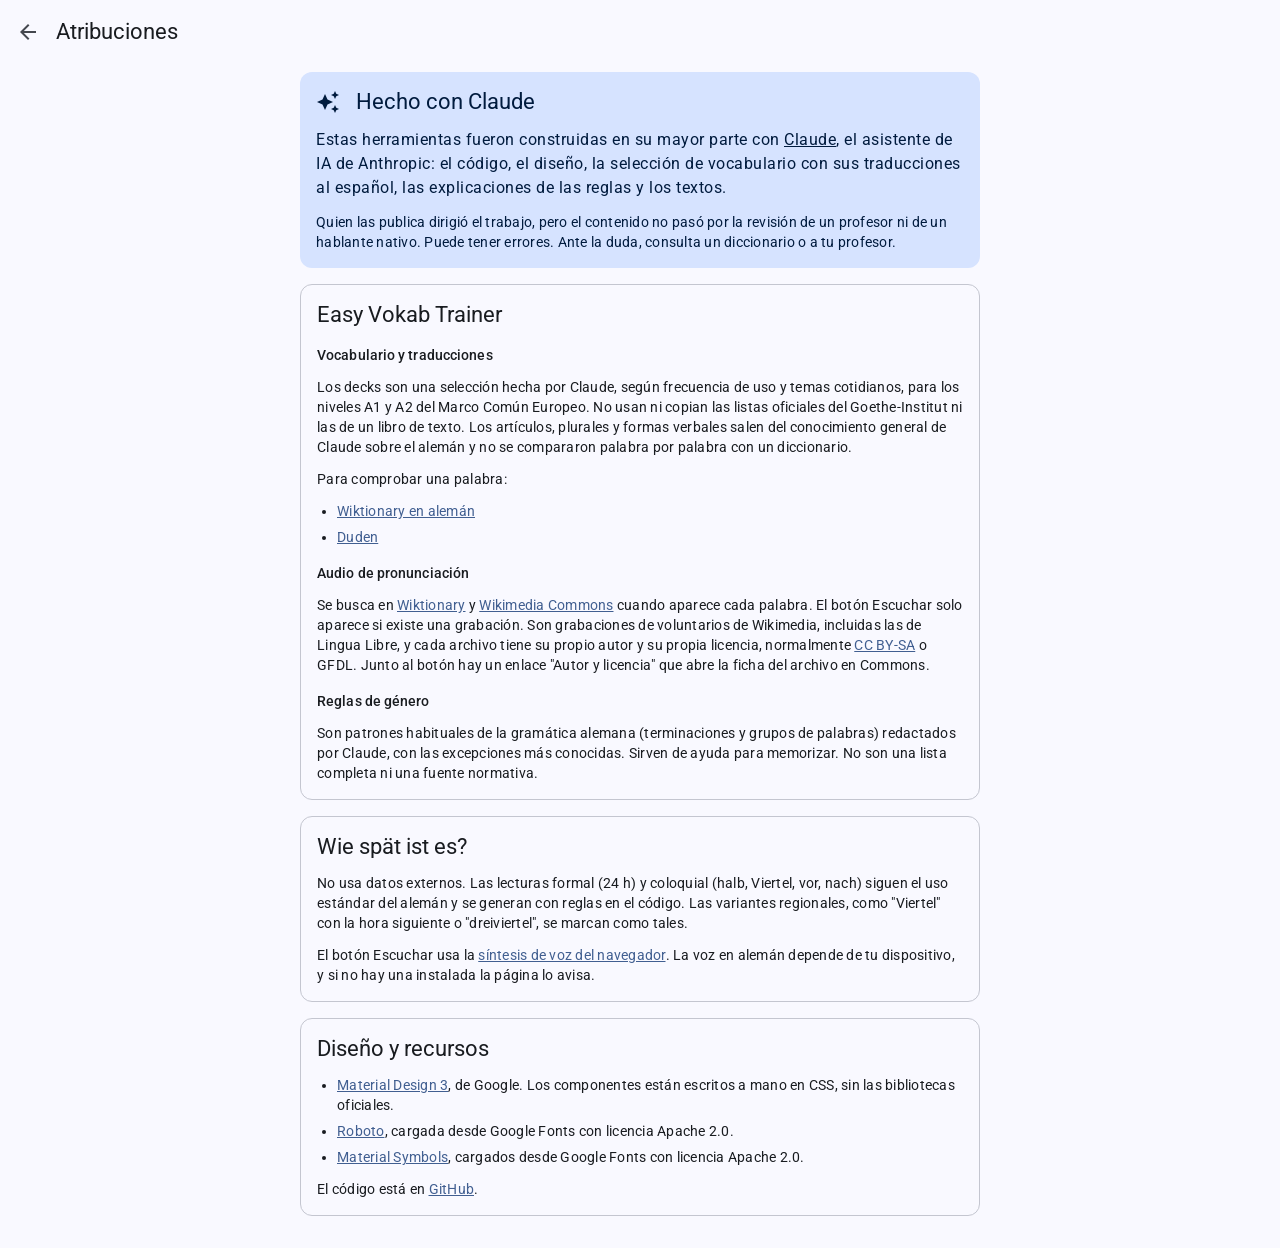
==== atribuciones/index.html @ 25a4618e "Add attributions page and links from each tool Co-Authored-By: Claude Sonnet 5.5 <noreply@anthropic." ====
<!doctype html>
<html lang="es">
<head>
<meta charset="utf-8">
<meta name="viewport" content="width=device-width, initial-scale=1, viewport-fit=cover">
<meta name="theme-color" content="#F9F9FF" media="(prefers-color-scheme: light)">
<meta name="theme-color" content="#111318" media="(prefers-color-scheme: dark)">
<title>Atribuciones</title>
<link rel="stylesheet" href="https://fonts.googleapis.com/css2?family=Roboto:wght@400;500;700&display=swap">
<link rel="stylesheet" href="https://fonts.googleapis.com/css2?family=Material+Symbols+Outlined:opsz,wght,FILL,GRAD@20..48,400,0..1,0&display=swap">
<link rel="stylesheet" href="../material.css">
<style>
.page{max-width:680px;margin:0 auto;display:flex;flex-direction:column;gap:16px}
.sec{display:flex;flex-direction:column;gap:12px}
.sec h3{margin-top:4px}
.sec ul{margin:0;padding-left:20px;display:flex;flex-direction:column;gap:6px}
.sec a{color:var(--md-primary)}
.md-card.c-primary a{color:inherit;text-decoration:underline}
.sec .md-row{margin-top:4px}
</style>
</head>
<body>

<header class="md-top">
  <div class="md-top-in">
    <a class="md-icon-btn" id="back" href="../" aria-label="Volver"><span class="md-icon" aria-hidden="true">arrow_back</span></a>
    <h1>Atribuciones</h1>
  </div>
</header>

<main class="md-main no-nav">
<div class="page">

  <section class="md-card c-primary sec">
    <div class="md-card-row">
      <span class="md-icon fill" aria-hidden="true">auto_awesome</span>
      <h2 class="t-title-l">Hecho con Claude</h2>
    </div>
    <p class="t-body-l">Estas herramientas fueron construidas en su mayor parte con <a href="https://claude.ai" target="_blank" rel="noopener">Claude</a>, el asistente de IA de Anthropic: el código, el diseño, la selección de vocabulario con sus traducciones al español, las explicaciones de las reglas y los textos.</p>
    <p class="t-body-m">Quien las publica dirigió el trabajo, pero el contenido no pasó por la revisión de un profesor ni de un hablante nativo. Puede tener errores. Ante la duda, consulta un diccionario o a tu profesor.</p>
  </section>

  <section class="md-card outlined sec">
    <h2 class="t-title-l">Easy Vokab Trainer</h2>

    <h3 class="t-title-s">Vocabulario y traducciones</h3>
    <p class="t-body-m">Los decks son una selección hecha por Claude, según frecuencia de uso y temas cotidianos, para los niveles A1 y A2 del Marco Común Europeo. No usan ni copian las listas oficiales del Goethe-Institut ni las de un libro de texto. Los artículos, plurales y formas verbales salen del conocimiento general de Claude sobre el alemán y no se compararon palabra por palabra con un diccionario.</p>
    <p class="t-body-m">Para comprobar una palabra:</p>
    <ul class="t-body-m">
      <li><a href="https://de.wiktionary.org" target="_blank" rel="noopener">Wiktionary en alemán</a></li>
      <li><a href="https://www.duden.de" target="_blank" rel="noopener">Duden</a></li>
    </ul>

    <h3 class="t-title-s">Audio de pronunciación</h3>
    <p class="t-body-m">Se busca en <a href="https://de.wiktionary.org" target="_blank" rel="noopener">Wiktionary</a> y <a href="https://commons.wikimedia.org" target="_blank" rel="noopener">Wikimedia Commons</a> cuando aparece cada palabra. El botón Escuchar solo aparece si existe una grabación. Son grabaciones de voluntarios de Wikimedia, incluidas las de Lingua Libre, y cada archivo tiene su propio autor y su propia licencia, normalmente <a href="https://creativecommons.org/licenses/by-sa/4.0/deed.es" target="_blank" rel="noopener">CC BY-SA</a> o GFDL. Junto al botón hay un enlace "Autor y licencia" que abre la ficha del archivo en Commons.</p>

    <h3 class="t-title-s">Reglas de género</h3>
    <p class="t-body-m">Son patrones habituales de la gramática alemana (terminaciones y grupos de palabras) redactados por Claude, con las excepciones más conocidas. Sirven de ayuda para memorizar. No son una lista completa ni una fuente normativa.</p>
  </section>

  <section class="md-card outlined sec">
    <h2 class="t-title-l">Wie spät ist es?</h2>
    <p class="t-body-m">No usa datos externos. Las lecturas formal (24 h) y coloquial (halb, Viertel, vor, nach) siguen el uso estándar del alemán y se generan con reglas en el código. Las variantes regionales, como "Viertel" con la hora siguiente o "dreiviertel", se marcan como tales.</p>
    <p class="t-body-m">El botón Escuchar usa la <a href="https://developer.mozilla.org/es/docs/Web/API/Web_Speech_API" target="_blank" rel="noopener">síntesis de voz del navegador</a>. La voz en alemán depende de tu dispositivo, y si no hay una instalada la página lo avisa.</p>
  </section>

  <section class="md-card outlined sec">
    <h2 class="t-title-l">Diseño y recursos</h2>
    <ul class="t-body-m">
      <li><a href="https://m3.material.io" target="_blank" rel="noopener">Material Design 3</a>, de Google. Los componentes están escritos a mano en CSS, sin las bibliotecas oficiales.</li>
      <li><a href="https://fonts.google.com/specimen/Roboto" target="_blank" rel="noopener">Roboto</a>, cargada desde Google Fonts con licencia Apache 2.0.</li>
      <li><a href="https://fonts.google.com/icons" target="_blank" rel="noopener">Material Symbols</a>, cargados desde Google Fonts con licencia Apache 2.0.</li>
    </ul>
    <p class="t-body-m">El código está en <a href="https://github.com/sflorezs1/language-learning-tools" target="_blank" rel="noopener">GitHub</a>.</p>
  </section>

</div>
</main>

<script>
/* Si vienes de una herramienta, el botón vuelve a ella; si no, va al índice. */
document.getElementById('back').addEventListener('click', function (e) {
  try {
    if (history.length > 1 && document.referrer && new URL(document.referrer).origin === location.origin) { e.preventDefault(); history.back(); }
  } catch (err) {}
});
</script>
</body>
</html>
---- material.css ----
/*
  Material Design 3 para todas las herramientas.
  Componentes: top app bar, navigation bar, cards (elevated/filled/outlined), buttons (filled/tonal/outlined/text),
  icon buttons, segmented buttons, chips, list items, text field, switch, linear progress, snackbar.
  Tipografía: Roboto. Iconos: Material Symbols Outlined. Colores: esquema M3 azul (claro y oscuro) con un color
  de éxito extra (verde) para respuestas correctas.
*/
:root{
  --md-primary:#415F91; --md-on-primary:#FFFFFF; --md-primary-container:#D6E3FF; --md-on-primary-container:#001B3E;
  --md-secondary:#565F71; --md-on-secondary:#FFFFFF; --md-secondary-container:#DAE2F9; --md-on-secondary-container:#131C2B;
  --md-tertiary:#705575; --md-on-tertiary:#FFFFFF; --md-tertiary-container:#FAD8FD; --md-on-tertiary-container:#28132E;
  --md-error:#BA1A1A; --md-on-error:#FFFFFF; --md-error-container:#FFDAD6; --md-on-error-container:#410002;
  --md-success:#1F6C41; --md-on-success:#FFFFFF; --md-success-container:#A7F2BE; --md-on-success-container:#00210F;
  --md-surface:#F9F9FF; --md-on-surface:#191C20; --md-on-surface-variant:#44474E;
  --md-outline:#74777F; --md-outline-variant:#C4C6D0;
  --md-surface-container-lowest:#FFFFFF; --md-surface-container-low:#F3F3FA; --md-surface-container:#EDEDF4;
  --md-surface-container-high:#E7E8EE; --md-surface-container-highest:#E2E2E9;
  --md-inverse-surface:#2E3036; --md-inverse-on-surface:#F0F0F7; --md-inverse-primary:#AAC7FF;
  --md-elev1:0 1px 2px rgba(0,0,0,.3),0 1px 3px 1px rgba(0,0,0,.15);
  --md-elev3:0 1px 3px rgba(0,0,0,.3),0 4px 8px 3px rgba(0,0,0,.15);
  --md-font:Roboto,system-ui,-apple-system,"Segoe UI",sans-serif;
  color-scheme:light;
}
@media (prefers-color-scheme:dark){:root:not([data-theme="light"]){
  --md-primary:#AAC7FF; --md-on-primary:#0A305F; --md-primary-container:#284777; --md-on-primary-container:#D6E3FF;
  --md-secondary:#BEC6DC; --md-on-secondary:#283141; --md-secondary-container:#3E4759; --md-on-secondary-container:#DAE2F9;
  --md-tertiary:#DDBCE0; --md-on-tertiary:#3F2844; --md-tertiary-container:#573E5C; --md-on-tertiary-container:#FAD8FD;
  --md-error:#FFB4AB; --md-on-error:#690005; --md-error-container:#93000A; --md-on-error-container:#FFDAD6;
  --md-success:#8CD6A1; --md-on-success:#00391D; --md-success-container:#00522D; --md-on-success-container:#A7F2BE;
  --md-surface:#111318; --md-on-surface:#E2E2E9; --md-on-surface-variant:#C4C6D0;
  --md-outline:#8E9099; --md-outline-variant:#44474E;
  --md-surface-container-lowest:#0C0E13; --md-surface-container-low:#191C20; --md-surface-container:#1D2024;
  --md-surface-container-high:#282A2F; --md-surface-container-highest:#33353A;
  --md-inverse-surface:#E2E2E9; --md-inverse-on-surface:#2E3036; --md-inverse-primary:#415F91;
  color-scheme:dark;
}}
:root[data-theme="dark"]{
  --md-primary:#AAC7FF; --md-on-primary:#0A305F; --md-primary-container:#284777; --md-on-primary-container:#D6E3FF;
  --md-secondary:#BEC6DC; --md-on-secondary:#283141; --md-secondary-container:#3E4759; --md-on-secondary-container:#DAE2F9;
  --md-tertiary:#DDBCE0; --md-on-tertiary:#3F2844; --md-tertiary-container:#573E5C; --md-on-tertiary-container:#FAD8FD;
  --md-error:#FFB4AB; --md-on-error:#690005; --md-error-container:#93000A; --md-on-error-container:#FFDAD6;
  --md-success:#8CD6A1; --md-on-success:#00391D; --md-success-container:#00522D; --md-on-success-container:#A7F2BE;
  --md-surface:#111318; --md-on-surface:#E2E2E9; --md-on-surface-variant:#C4C6D0;
  --md-outline:#8E9099; --md-outline-variant:#44474E;
  --md-surface-container-lowest:#0C0E13; --md-surface-container-low:#191C20; --md-surface-container:#1D2024;
  --md-surface-container-high:#282A2F; --md-surface-container-highest:#33353A;
  --md-inverse-surface:#E2E2E9; --md-inverse-on-surface:#2E3036; --md-inverse-primary:#415F91;
  color-scheme:dark;
}

/* Base */
*{box-sizing:border-box}
html{-webkit-text-size-adjust:100%}
body{margin:0;background:var(--md-surface);color:var(--md-on-surface);font:400 16px/24px var(--md-font);letter-spacing:.5px}
button,input{font:inherit;color:inherit;letter-spacing:inherit}
h1,h2,h3,p{margin:0}
[hidden]{display:none!important}
:focus-visible{outline:2px solid var(--md-primary);outline-offset:2px}
.muted{color:var(--md-on-surface-variant)}

/* Escala tipográfica */
.t-display-s{font:400 36px/44px var(--md-font);letter-spacing:0}
.t-headline-m{font:400 28px/36px var(--md-font);letter-spacing:0}
.t-headline-s{font:400 24px/32px var(--md-font);letter-spacing:0}
.t-title-l{font:400 22px/28px var(--md-font);letter-spacing:0}
.t-title-m{font:500 16px/24px var(--md-font);letter-spacing:.15px}
.t-title-s{font:500 14px/20px var(--md-font);letter-spacing:.1px}
.t-body-l{font:400 16px/24px var(--md-font);letter-spacing:.5px}
.t-body-m{font:400 14px/20px var(--md-font);letter-spacing:.25px}
.t-body-s{font:400 12px/16px var(--md-font);letter-spacing:.4px}
.t-label-l{font:500 14px/20px var(--md-font);letter-spacing:.1px}
.t-label-m{font:500 12px/16px var(--md-font);letter-spacing:.5px}

/* Iconos (Material Symbols). Si la fuente no carga, el ancho fijo recorta el texto de la ligadura. */
.md-icon{flex:none;display:inline-block;width:24px;height:24px;overflow:hidden;font-family:"Material Symbols Outlined";font-weight:400;font-style:normal;font-size:24px;line-height:1;letter-spacing:normal;text-transform:none;white-space:nowrap;direction:ltr;-webkit-font-feature-settings:"liga";font-feature-settings:"liga";-webkit-font-smoothing:antialiased;font-variation-settings:"FILL" 0,"wght" 400,"GRAD" 0,"opsz" 24;user-select:none}
.md-icon.fill{font-variation-settings:"FILL" 1,"wght" 400,"GRAD" 0,"opsz" 24}

/* Capa de estado (hover / foco / presionado) */
.md-btn::before,.md-icon-btn::before,.md-chip::before,.md-seg button::before,.md-list-item::before,.md-card-link::before,.md-nav-ind::before{content:"";position:absolute;inset:0;background:currentColor;opacity:0;transition:opacity .15s;pointer-events:none;border-radius:inherit}
.md-btn:hover::before,.md-icon-btn:hover::before,.md-chip:hover::before,.md-seg button:hover::before,.md-list-item:hover::before,.md-card-link:hover::before,.md-nav-item:hover .md-nav-ind::before{opacity:.08}
.md-btn:focus-visible::before,.md-icon-btn:focus-visible::before,.md-chip:focus-visible::before,.md-seg button:focus-visible::before,.md-list-item:focus-visible::before,.md-card-link:focus-visible::before{opacity:.1}
.md-btn:active::before,.md-icon-btn:active::before,.md-chip:active::before,.md-seg button:active::before,.md-list-item:active::before,.md-card-link:active::before,.md-nav-item:active .md-nav-ind::before{opacity:.1}

/* Top app bar */
.md-top{position:sticky;top:0;z-index:5;background:var(--md-surface);color:var(--md-on-surface);padding-top:env(safe-area-inset-top,0px)}
.md-top-in{display:flex;align-items:center;gap:4px;height:64px;padding-left:max(4px,env(safe-area-inset-left,0px));padding-right:max(16px,env(safe-area-inset-right,0px))}
.md-top-in.has-action{padding-right:max(4px,env(safe-area-inset-right,0px))}
.md-top-in.pad-start{padding-left:max(16px,env(safe-area-inset-left,0px))}
.md-top h1{flex:1;min-width:0;overflow:hidden;text-overflow:ellipsis;white-space:nowrap;font:400 22px/28px var(--md-font);letter-spacing:0}

/* Contenido */
.md-main{max-width:960px;margin:0 auto;padding-top:8px;padding-bottom:calc(104px + env(safe-area-inset-bottom,0px));padding-left:max(16px,env(safe-area-inset-left,0px));padding-right:max(16px,env(safe-area-inset-right,0px))}
.md-main.no-nav{padding-bottom:calc(32px + env(safe-area-inset-bottom,0px))}

/* Navigation bar */
.md-nav{position:fixed;left:0;right:0;bottom:0;z-index:6;background:var(--md-surface-container);padding-bottom:env(safe-area-inset-bottom,0px)}
.md-nav-in{display:flex;gap:8px;max-width:640px;margin:0 auto;padding:12px 8px 16px}
.md-nav-item{flex:1;min-width:0;display:flex;flex-direction:column;align-items:center;gap:4px;padding:0;border:0;background:transparent;color:var(--md-on-surface-variant);font:500 12px/16px var(--md-font);letter-spacing:.5px;cursor:pointer;-webkit-tap-highlight-color:transparent}
.md-nav-ind{position:relative;display:grid;place-items:center;width:64px;height:32px;border-radius:16px;overflow:hidden;transition:background .2s}
.md-nav-item[aria-selected="true"]{color:var(--md-on-surface)}
.md-nav-item[aria-selected="true"] .md-nav-ind{background:var(--md-secondary-container);color:var(--md-on-secondary-container)}
.md-nav-item[aria-selected="true"] .md-icon{font-variation-settings:"FILL" 1,"wght" 400,"GRAD" 0,"opsz" 24}

/* Buttons */
.md-btn{position:relative;display:inline-flex;align-items:center;justify-content:center;gap:8px;min-height:40px;padding:0 24px;border:0;border-radius:999px;background:transparent;color:var(--md-primary);font:500 14px/20px var(--md-font);letter-spacing:.1px;text-decoration:none;cursor:pointer;overflow:hidden;-webkit-tap-highlight-color:transparent}
.md-btn.has-icon{padding-left:16px}
.md-btn .md-icon{width:18px;height:18px;font-size:18px;font-variation-settings:"FILL" 0,"wght" 400,"GRAD" 0,"opsz" 20}
.md-btn.filled{background:var(--md-primary);color:var(--md-on-primary)}
.md-btn.tonal{background:var(--md-secondary-container);color:var(--md-on-secondary-container)}
.md-btn.outlined{border:1px solid var(--md-outline);color:var(--md-primary)}
.md-btn.elevated{background:var(--md-surface-container-low);color:var(--md-primary);box-shadow:var(--md-elev1)}
.md-btn.text{padding:0 12px}
.md-btn.text.has-icon{padding-left:12px}
.md-btn.lg{min-height:56px;font-size:16px;line-height:24px}
.md-btn.block{width:100%}
.md-btn:disabled{opacity:.38;cursor:default;pointer-events:none}
.md-icon-btn{position:relative;display:inline-grid;place-items:center;flex:none;width:48px;height:48px;padding:0;border:0;border-radius:50%;background:transparent;color:var(--md-on-surface-variant);text-decoration:none;cursor:pointer;-webkit-tap-highlight-color:transparent}
.md-icon-btn::before{inset:4px}
.md-icon-btn:disabled{opacity:.38;cursor:default}

/* Cards */
.md-card{position:relative;display:block;border:0;border-radius:12px;padding:16px;background:var(--md-surface-container-highest);color:var(--md-on-surface)}
.md-card.elevated{background:var(--md-surface-container-low);box-shadow:var(--md-elev1)}
.md-card.outlined{background:var(--md-surface);border:1px solid var(--md-outline-variant)}
.md-card.c-primary{background:var(--md-primary-container);color:var(--md-on-primary-container)}
.md-card.c-success{background:var(--md-success-container);color:var(--md-on-success-container)}
.md-card.c-error{background:var(--md-error-container);color:var(--md-on-error-container)}
.md-card.c-secondary{background:var(--md-secondary-container);color:var(--md-on-secondary-container)}
.md-card-link{text-decoration:none;cursor:pointer;overflow:hidden;-webkit-tap-highlight-color:transparent}
.md-card-row{display:flex;align-items:center;gap:16px}
.md-avatar{flex:none;display:grid;place-items:center;width:40px;height:40px;border-radius:50%;background:var(--md-primary-container);color:var(--md-on-primary-container)}
.md-body{flex:1;min-width:0}

/* Chips */
.md-chips{display:flex;flex-wrap:wrap;gap:8px}
.md-chip{position:relative;display:inline-flex;align-items:center;gap:8px;height:32px;padding:0 16px;border:1px solid var(--md-outline);border-radius:8px;background:transparent;color:var(--md-on-surface-variant);font:500 14px/20px var(--md-font);letter-spacing:.1px;cursor:pointer;overflow:hidden;white-space:nowrap;-webkit-tap-highlight-color:transparent}
.md-chip .md-icon{display:none;width:18px;height:18px;font-size:18px}
.md-chip[aria-pressed="true"]{padding-left:8px;border-color:transparent;background:var(--md-secondary-container);color:var(--md-on-secondary-container)}
.md-chip[aria-pressed="true"] .md-icon{display:inline-block}
.md-chip.static{height:auto;min-height:32px;padding:4px 12px;border-color:var(--md-outline-variant);cursor:default;white-space:normal}
.md-chip.static::before{display:none}
.md-chip.static.accent{border-color:transparent;background:var(--md-tertiary-container);color:var(--md-on-tertiary-container)}

/* Segmented buttons */
.md-seg{display:inline-flex;max-width:100%;border:1px solid var(--md-outline);border-radius:999px;overflow:hidden}
.md-seg button{position:relative;display:inline-flex;align-items:center;justify-content:center;gap:8px;min-width:0;height:40px;padding:0 16px;border:0;border-left:1px solid var(--md-outline);background:transparent;color:var(--md-on-surface);font:500 14px/20px var(--md-font);letter-spacing:.1px;cursor:pointer;-webkit-tap-highlight-color:transparent}
.md-seg button:first-child{border-left:0}
.md-seg button .md-icon{display:none;width:18px;height:18px;font-size:18px}
.md-seg button[aria-pressed="true"]{background:var(--md-secondary-container);color:var(--md-on-secondary-container)}
.md-seg button[aria-pressed="true"] .md-icon{display:inline-block}

/* Lists */
.md-list{list-style:none;margin:0;padding:0}
.md-list>li+li{border-top:1px solid var(--md-outline-variant)}
.md-list-item{position:relative;display:flex;align-items:center;gap:16px;width:100%;min-height:56px;padding:8px 16px;border:0;background:transparent;color:var(--md-on-surface);text-align:left;cursor:pointer;overflow:hidden;-webkit-tap-highlight-color:transparent}
.md-list-item .md-icon.trail{color:var(--md-on-surface-variant)}

/* Text field (outlined) */
.md-field{position:relative;display:block}
.md-field input{width:100%;height:56px;padding:0 16px;border:1px solid var(--md-outline);border-radius:4px;background:transparent;color:var(--md-on-surface);font:400 16px/24px var(--md-font);letter-spacing:.5px}
.md-field input:hover{border-color:var(--md-on-surface)}
.md-field input:focus{outline:0;border-color:var(--md-primary);box-shadow:inset 0 0 0 1px var(--md-primary)}
.md-field span{position:absolute;left:12px;top:16px;padding:0 4px;color:var(--md-on-surface-variant);font:400 16px/24px var(--md-font);pointer-events:none;transition:top .15s,font-size .15s,line-height .15s}
.md-field input:focus+span,.md-field input:not(:placeholder-shown)+span{top:-8px;font-size:12px;line-height:16px;background:var(--md-surface)}
.md-field input:focus+span{color:var(--md-primary)}

/* Switch */
.md-switch{display:inline-flex;align-items:center;gap:16px;cursor:pointer;min-height:48px}
.md-switch input{position:absolute;opacity:0;width:1px;height:1px}
.md-switch .track{position:relative;flex:none;width:52px;height:32px;border:2px solid var(--md-outline);border-radius:16px;background:var(--md-surface-container-highest);transition:background .15s,border-color .15s}
.md-switch .thumb{position:absolute;top:50%;left:6px;width:16px;height:16px;margin-top:-8px;border-radius:50%;background:var(--md-outline);transition:left .15s,width .15s,height .15s,margin-top .15s,background .15s}
.md-switch input:checked+.track{background:var(--md-primary);border-color:var(--md-primary)}
.md-switch input:checked+.track .thumb{left:22px;width:24px;height:24px;margin-top:-12px;background:var(--md-on-primary)}
.md-switch input:focus-visible+.track{outline:2px solid var(--md-primary);outline-offset:2px}

/* Progress */
.md-progress{height:4px;border-radius:2px;background:var(--md-secondary-container);overflow:hidden}
.md-progress i{display:block;height:100%;width:0;border-radius:2px;background:var(--md-primary);transition:width .2s}

/* Snackbar */
.md-snack{position:fixed;left:50%;bottom:calc(104px + env(safe-area-inset-bottom,0px));z-index:20;min-width:min(344px,92vw);max-width:min(560px,92vw);padding:14px 16px;border-radius:4px;background:var(--md-inverse-surface);color:var(--md-inverse-on-surface);box-shadow:var(--md-elev3);font:400 14px/20px var(--md-font);letter-spacing:.25px;opacity:0;transform:translate(-50%,8px);pointer-events:none;transition:opacity .15s,transform .15s}
.md-snack.show{opacity:1;transform:translate(-50%,0)}

/* Utilidades */
.md-row{display:flex;flex-wrap:wrap;align-items:center;gap:8px}
.md-divider{height:1px;border:0;margin:0;background:var(--md-outline-variant)}
.md-gender-der{--c:var(--md-primary);--on-c:var(--md-on-primary);--cc:var(--md-primary-container);--on-cc:var(--md-on-primary-container)}
.md-gender-die{--c:var(--md-error);--on-c:var(--md-on-error);--cc:var(--md-error-container);--on-cc:var(--md-on-error-container)}
.md-gender-das{--c:var(--md-success);--on-c:var(--md-on-success);--cc:var(--md-success-container);--on-cc:var(--md-on-success-container)}

@media (prefers-reduced-motion:reduce){*,*::before,*::after{transition:none!important;animation:none!important}}
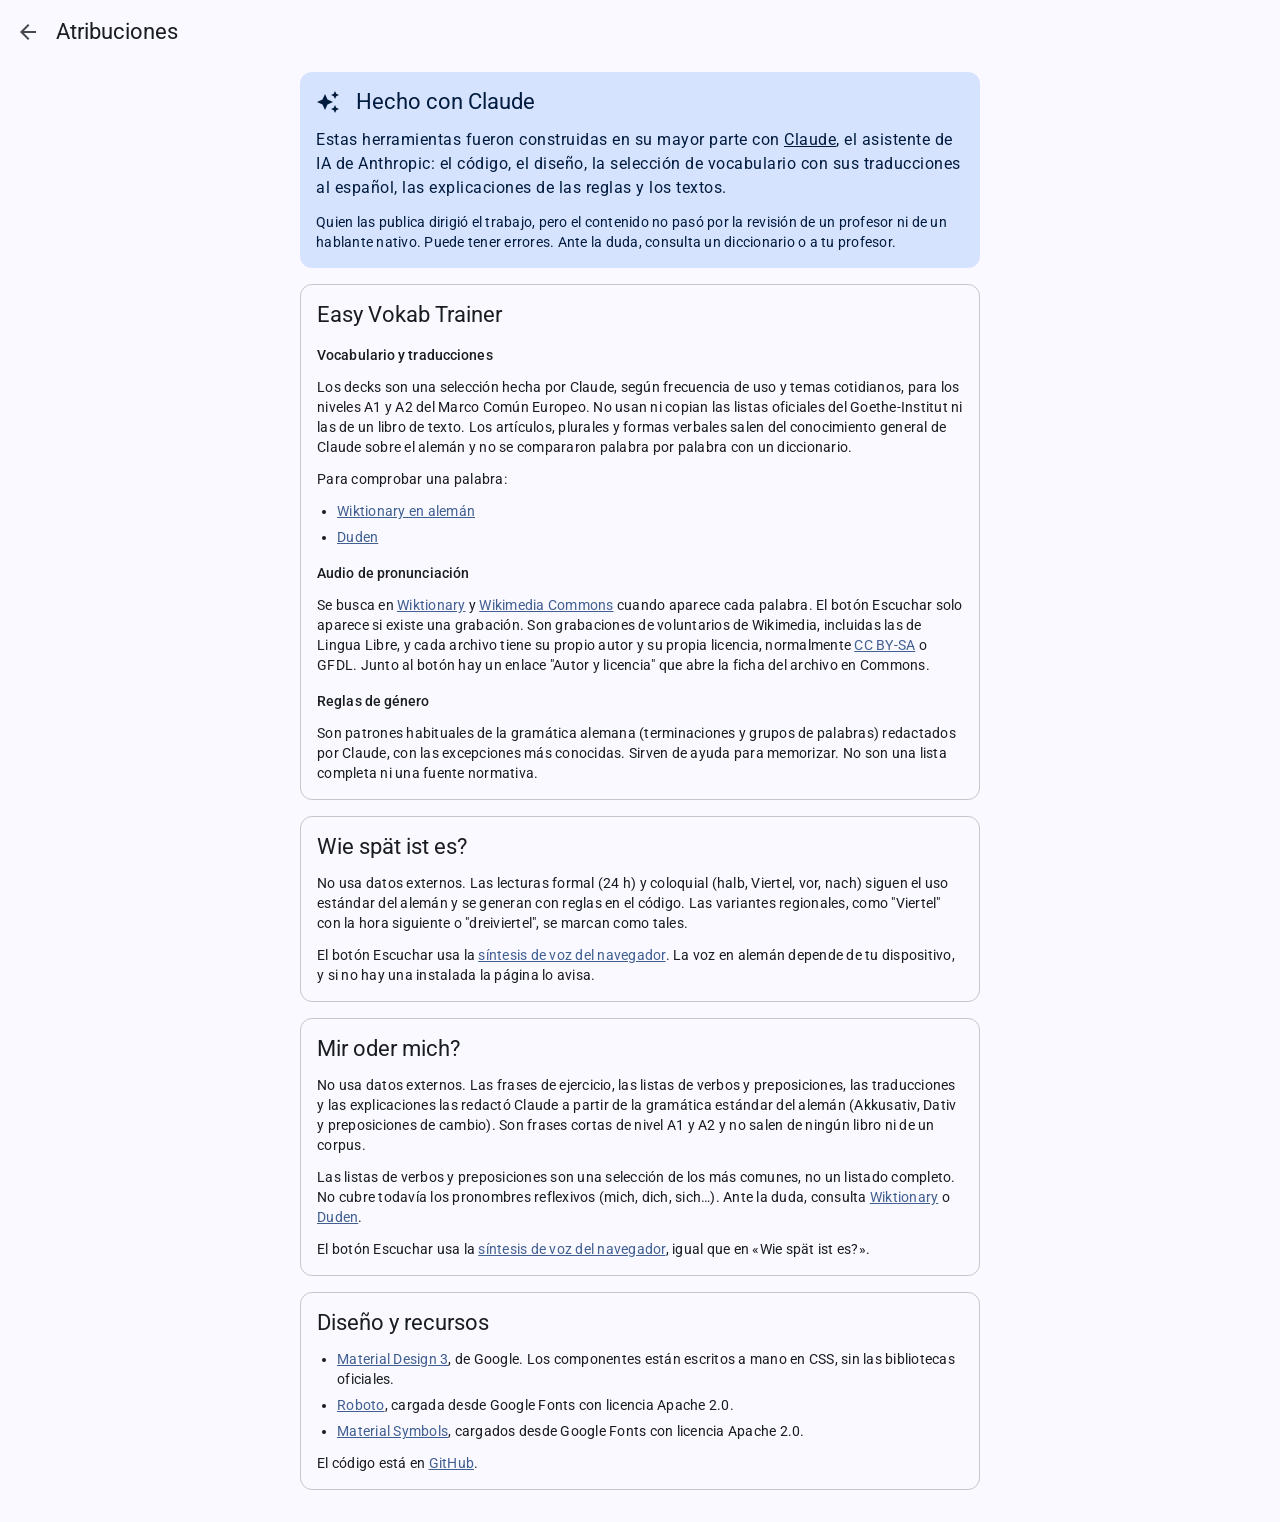
==== commit 7df251e9: "Add mir-oder-mich: dative and accusative pronoun trainer Co-Authored-By: Claude Sonnet 5.5 <noreply@" ====
--- a/atribuciones/index.html
+++ b/atribuciones/index.html
@@ -65,6 +65,13 @@
   </section>
 
   <section class="md-card outlined sec">
+    <h2 class="t-title-l">Mir oder mich?</h2>
+    <p class="t-body-m">No usa datos externos. Las frases de ejercicio, las listas de verbos y preposiciones, las traducciones y las explicaciones las redactó Claude a partir de la gramática estándar del alemán (Akkusativ, Dativ y preposiciones de cambio). Son frases cortas de nivel A1 y A2 y no salen de ningún libro ni de un corpus.</p>
+    <p class="t-body-m">Las listas de verbos y preposiciones son una selección de los más comunes, no un listado completo. No cubre todavía los pronombres reflexivos (mich, dich, sich…). Ante la duda, consulta <a href="https://de.wiktionary.org" target="_blank" rel="noopener">Wiktionary</a> o <a href="https://www.duden.de" target="_blank" rel="noopener">Duden</a>.</p>
+    <p class="t-body-m">El botón Escuchar usa la <a href="https://developer.mozilla.org/es/docs/Web/API/Web_Speech_API" target="_blank" rel="noopener">síntesis de voz del navegador</a>, igual que en «Wie spät ist es?».</p>
+  </section>
+
+  <section class="md-card outlined sec">
     <h2 class="t-title-l">Diseño y recursos</h2>
     <ul class="t-body-m">
       <li><a href="https://m3.material.io" target="_blank" rel="noopener">Material Design 3</a>, de Google. Los componentes están escritos a mano en CSS, sin las bibliotecas oficiales.</li>
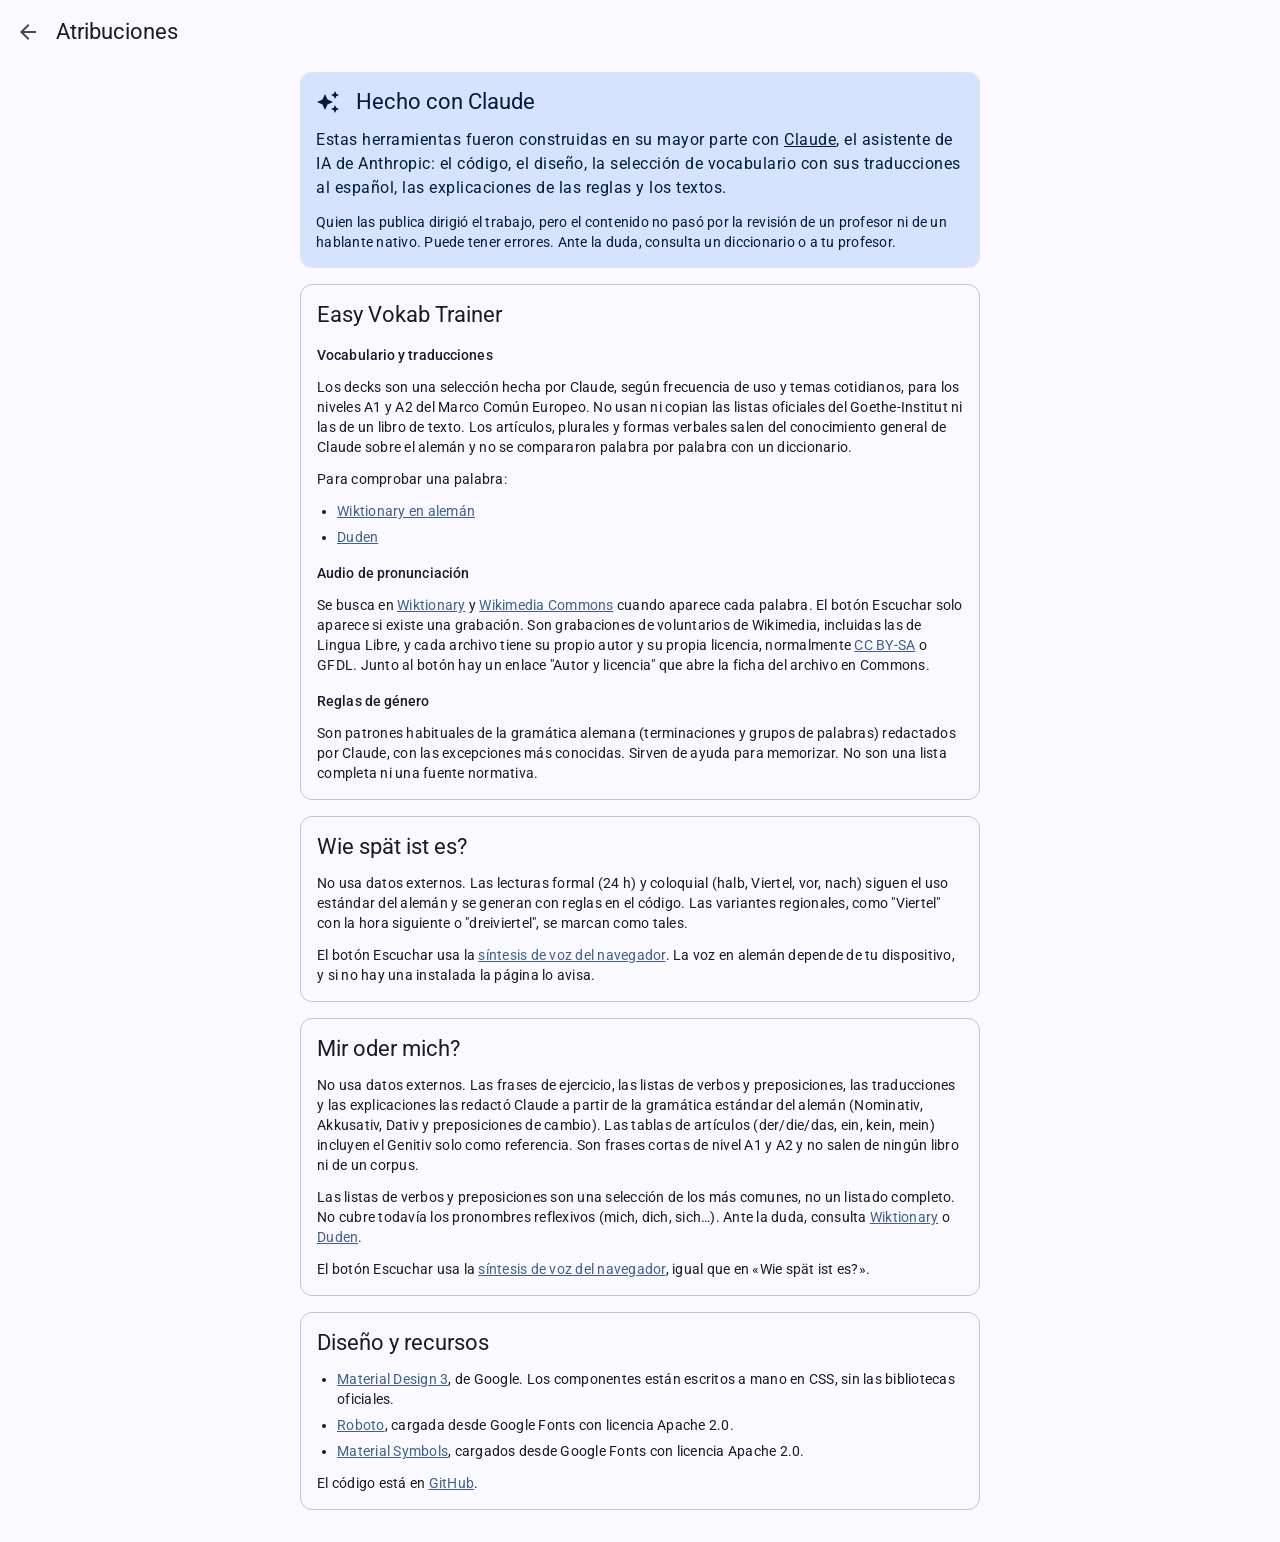
==== commit 4d71a49e: "Mir oder mich?: artículos por caso (tabla y ejercicios) Co-Authored-By: Claude Sonnet 5.5 <noreply@a" ====
--- a/atribuciones/index.html
+++ b/atribuciones/index.html
@@ -66,7 +66,7 @@
 
   <section class="md-card outlined sec">
     <h2 class="t-title-l">Mir oder mich?</h2>
-    <p class="t-body-m">No usa datos externos. Las frases de ejercicio, las listas de verbos y preposiciones, las traducciones y las explicaciones las redactó Claude a partir de la gramática estándar del alemán (Akkusativ, Dativ y preposiciones de cambio). Son frases cortas de nivel A1 y A2 y no salen de ningún libro ni de un corpus.</p>
+    <p class="t-body-m">No usa datos externos. Las frases de ejercicio, las listas de verbos y preposiciones, las traducciones y las explicaciones las redactó Claude a partir de la gramática estándar del alemán (Nominativ, Akkusativ, Dativ y preposiciones de cambio). Las tablas de artículos (der/die/das, ein, kein, mein) incluyen el Genitiv solo como referencia. Son frases cortas de nivel A1 y A2 y no salen de ningún libro ni de un corpus.</p>
     <p class="t-body-m">Las listas de verbos y preposiciones son una selección de los más comunes, no un listado completo. No cubre todavía los pronombres reflexivos (mich, dich, sich…). Ante la duda, consulta <a href="https://de.wiktionary.org" target="_blank" rel="noopener">Wiktionary</a> o <a href="https://www.duden.de" target="_blank" rel="noopener">Duden</a>.</p>
     <p class="t-body-m">El botón Escuchar usa la <a href="https://developer.mozilla.org/es/docs/Web/API/Web_Speech_API" target="_blank" rel="noopener">síntesis de voz del navegador</a>, igual que en «Wie spät ist es?».</p>
   </section>
